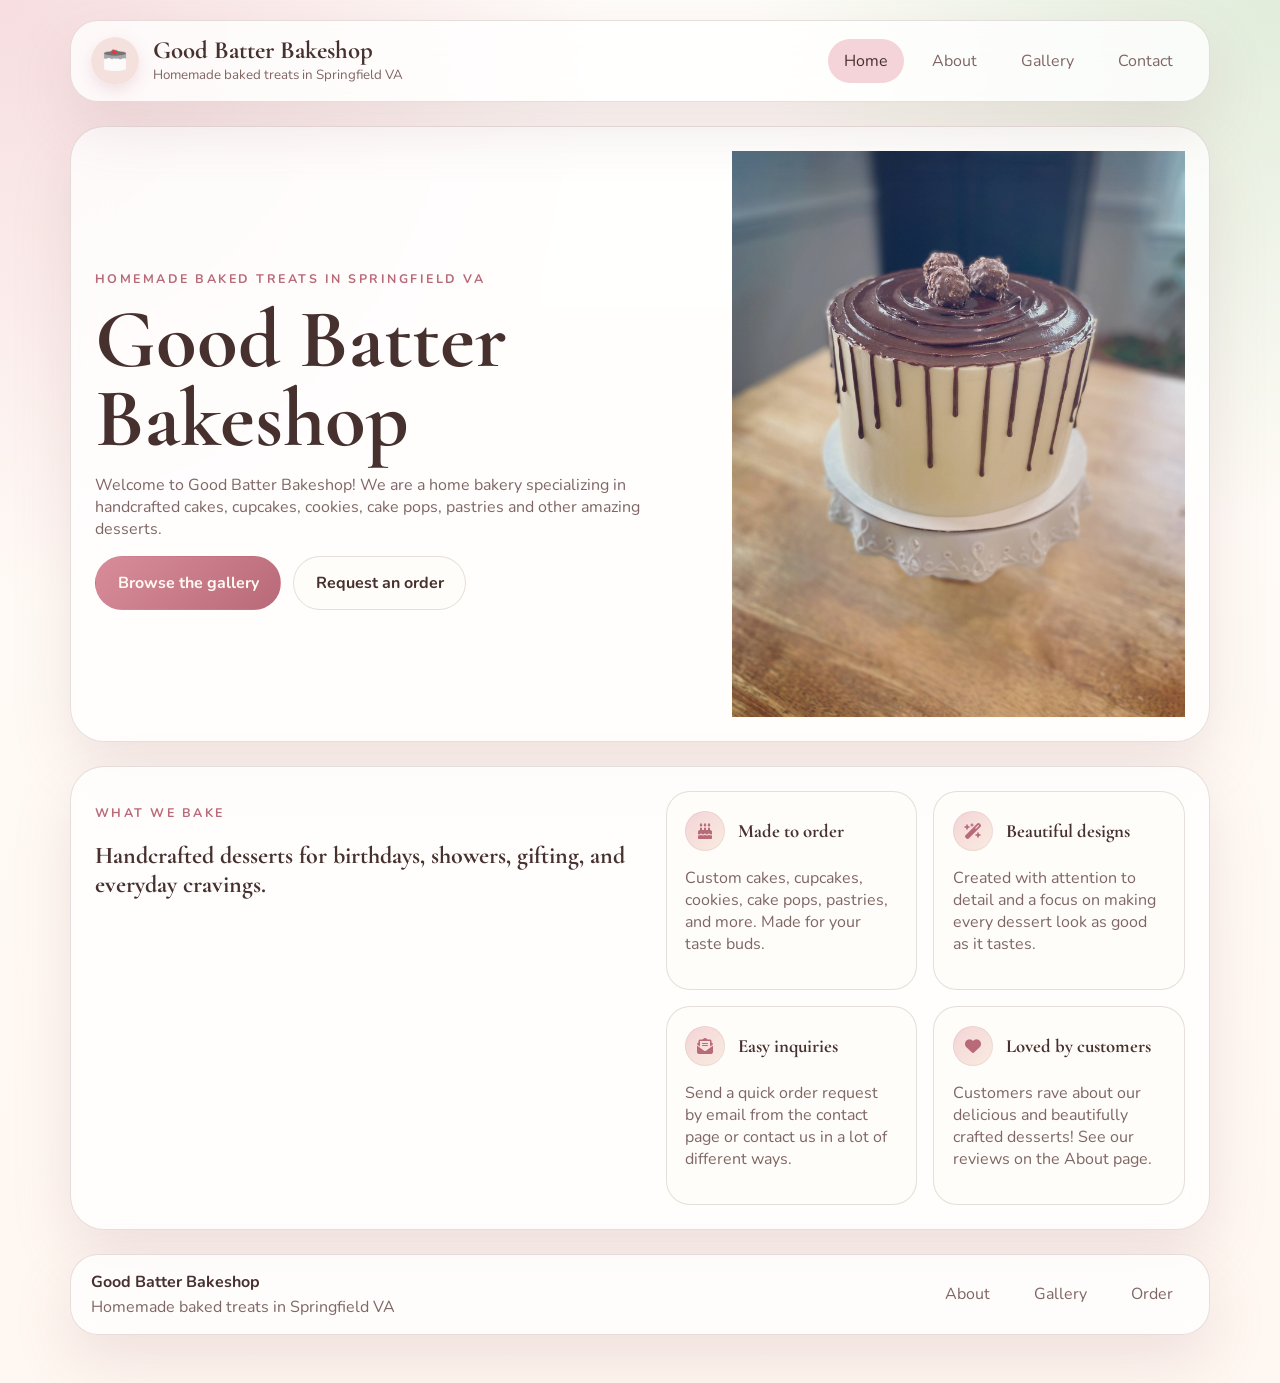
==== index.html @ d7544d71 "Initial website starting point" ====
<!DOCTYPE html>
<html lang="en">
<head>
  <meta charset="UTF-8">
  <meta name="viewport" content="width=device-width, initial-scale=1.0">
  <title>Good Batter Bakeshop</title>
  <meta name="description" content="Good Batter Bakeshop offers handcrafted cakes, cupcakes, cookies, cake pops, pastries, and desserts in Springfield, Virginia.">
  <link rel="preconnect" href="https://fonts.googleapis.com">
  <link rel="preconnect" href="https://fonts.gstatic.com" crossorigin>
  <link href="https://fonts.googleapis.com/css2?family=Cormorant+Garamond:wght@500;600;700&family=Nunito:wght@400;500;700&display=swap" rel="stylesheet">
  <link rel="stylesheet" href="https://cdnjs.cloudflare.com/ajax/libs/font-awesome/6.7.2/css/all.min.css" integrity="sha512-Evv84Mr4kqVGRNSgIGL/F/aIDqQb7xQ2vcrdIwxfjThSH8CSR7PBEakCr51Ck+w+/U6swU2Im1vVX0SVk9ABhg==" crossorigin="anonymous" referrerpolicy="no-referrer">
  <link rel="stylesheet" href="assets/css/styles.css">
</head>
<body data-page="home">
  <div class="site-shell">
    <header class="site-header">
      <a class="brand" href="index.html">
        <img class="brand-logo" src="assets/images/GBB-Circle.png" alt="Good Batter Bakeshop logo">
        <span>
          <strong>Good Batter Bakeshop</strong>
          <small>Homemade baked treats in Springfield VA</small>
        </span>
      </a>
      <nav class="site-nav" aria-label="Primary">
        <a href="index.html">Home</a>
        <a href="about.html">About</a>
        <a href="gallery.html">Gallery</a>
        <a href="contact.html">Contact</a>
      </nav>
      <button class="menu-toggle" type="button" aria-expanded="false" aria-controls="mobile-menu">Menu</button>
    </header>

    <nav class="mobile-nav" id="mobile-menu" aria-label="Mobile">
      <a href="index.html">Home</a>
      <a href="about.html">About</a>
      <a href="gallery.html">Gallery</a>
      <a href="contact.html">Contact</a>
    </nav>

    <main>
      <section class="hero panel">
        <div class="hero-copy">
          <p class="eyebrow">Homemade baked treats in Springfield VA</p>
          <h1>Good Batter Bakeshop</h1>
          <p class="lead">Welcome to Good Batter Bakeshop! We are a home bakery specializing in handcrafted cakes, cupcakes, cookies, cake pops, pastries and other amazing desserts.</p>
          <div class="hero-actions">
            <a class="button button-primary" href="gallery.html">Browse the gallery</a>
            <a class="button button-secondary" href="contact.html">Request an order</a>
          </div>
        </div>
        <div class="hero-image"> <!-- class="hero-card"-->
          <img src="assets/gallery/chocolate-drip-cake.jpg" alt="Elegant decorated cake by Good Batter Bakeshop">
        </div>
      </section>

      <section class="panel intro-grid">
        <article>
          <p class="section-label">What we bake</p>
          <h2>Handcrafted desserts for birthdays, showers, gifting, and everyday cravings.</h2>
        </article>
        <div class="feature-list">
          <div class="feature-item">
            <h3 class="feature-title"><span class="feature-icon" aria-hidden="true"><i class="fa-solid fa-cake-candles"></i></span> <span>Made to order</span></h3>
            <p>Custom cakes, cupcakes, cookies, cake pops, pastries, and more. Made for your taste buds.</p>
          </div>
          <div class="feature-item">
            <h3 class="feature-title"><span class="feature-icon" aria-hidden="true"><i class="fa-solid fa-wand-magic-sparkles"></i></span> <span>Beautiful designs</span></h3>
            <p>Created with attention to detail and a focus on making every dessert look as good as it tastes.</p>
          </div>
          <div class="feature-item">
            <h3 class="feature-title"><span class="feature-icon" aria-hidden="true"><i class="fa-solid fa-envelope-open-text"></i></span> <span>Easy inquiries</span></h3>
            <p>Send a quick order request by email from the contact page or contact us in a lot of different ways.</p>
          </div>

          <div class="feature-item">
            <h3 class="feature-title"><span class="feature-icon" aria-hidden="true"><i class="fa-solid fa-heart"></i></span> <span>Loved by customers</span></h3>
            <p>Customers rave about our delicious and beautifully crafted desserts! See our reviews on the About page.</p>
          </div>
        </div>
      </section>

    </main>

    <footer class="site-footer">
      <div>
        <strong>Good Batter Bakeshop</strong>
        <p>Homemade baked treats in Springfield VA</p>
      </div>
      <div class="footer-links">
        <a href="about.html">About</a>
        <a href="gallery.html">Gallery</a>
        <a href="contact.html">Order</a>
      </div>
    </footer>
  </div>

  <script src="assets/js/site.js" defer></script>
</body>
</html>
---- assets/css/styles.css ----
:root {
  --bg: #fffaf6;
  --bg-soft: rgba(255, 255, 255, 0.78);
  --surface: #fffdf9;
  --surface-strong: #fff3ee;
  --text: #47312f;
  --muted: #7f6664;
  --line: rgba(117, 81, 77, 0.18);
  --accent: #d88c9a;
  --accent-strong: #b96a79;
  --accent-soft: #f4d4d8;
  --accent-contrast: #fff9f4;
  --shadow: 0 24px 60px rgba(157, 106, 112, 0.16);
  --gradient: radial-gradient(circle at top left, rgba(246, 218, 221, 0.9), transparent 32%),
    radial-gradient(circle at top right, rgba(220, 234, 214, 0.85), transparent 28%),
    linear-gradient(180deg, #fffdf9 0%, #fff7f1 100%);
}

* {
  box-sizing: border-box;
}

html {
  scroll-behavior: smooth;
}

body {
  margin: 0;
  font-family: "Nunito", sans-serif;
  color: var(--text);
  background: var(--gradient);
  min-height: 100vh;
}

body::before {
  content: "";
  position: fixed;
  inset: 0;
  background-image: linear-gradient(rgba(255, 255, 255, 0.1) 1px, transparent 1px),
    linear-gradient(90deg, rgba(255, 255, 255, 0.08) 1px, transparent 1px);
  background-size: 80px 80px;
  opacity: 0.12;
  pointer-events: none;
}

img {
  display: block;
  max-width: 100%;
}

a {
  color: inherit;
  text-decoration: none;
}

button,
input,
select,
textarea {
  font: inherit;
}

.site-shell {
  width: min(1140px, calc(100% - 2rem));
  margin: 0 auto;
  padding: 1.25rem 0 3rem;
}

.site-header,
.site-footer,
.panel,
.mobile-nav {
  backdrop-filter: blur(18px);
  -webkit-backdrop-filter: blur(18px);
}

.site-header,
.site-footer {
  display: flex;
  align-items: center;
  justify-content: space-between;
  gap: 1rem;
  background: var(--bg-soft);
  border: 1px solid var(--line);
  border-radius: 28px;
  padding: 1rem 1.25rem;
  box-shadow: var(--shadow);
}

.site-header {
  position: sticky;
  top: 1rem;
  z-index: 10;
}

.brand {
  display: flex;
  align-items: center;
  gap: 0.85rem;
}

.brand strong,
h1,
h2,
h3 {
  font-family: "Cormorant Garamond", serif;
}

.brand strong {
  display: block;
  font-size: 1.55rem;
  line-height: 1;
}

.brand small {
  display: block;
  margin-top: 0.15rem;
  color: var(--muted);
}

.brand-logo {
  width: 3rem;
  height: 3rem;
  border-radius: 50%;
  object-fit: cover;
  box-shadow: 0 6px 16px rgba(185, 106, 121, 0.18);
}

.site-nav,
.footer-links,
.hero-actions {
  display: flex;
  align-items: center;
  gap: 0.75rem;
  flex-wrap: wrap;
}

.site-nav a,
.mobile-nav a,
.footer-links a {
  border-radius: 999px;
  transition: transform 160ms ease, background-color 160ms ease, color 160ms ease, border-color 160ms ease;
}

.site-nav a,
.mobile-nav a,
.footer-links a {
  padding: 0.7rem 1rem;
  color: var(--muted);
}

.site-nav a:hover,
.site-nav a[aria-current="page"],
.mobile-nav a:hover,
.mobile-nav a[aria-current="page"],
.footer-links a:hover {
  background: var(--accent-soft);
  color: var(--text);
}

.menu-toggle,
.button,
.thumb-button {
  border: 1px solid transparent;
  cursor: pointer;
}

.menu-toggle {
  display: none;
  background: var(--surface-strong);
  color: var(--text);
  padding: 0.75rem 1rem;
  border-radius: 999px;
}

.mobile-nav {
  display: none;
  margin-top: 0.9rem;
  background: var(--bg-soft);
  border: 1px solid var(--line);
  border-radius: 24px;
  padding: 0.85rem;
  box-shadow: var(--shadow);
}

main {
  display: grid;
  gap: 1.5rem;
  margin: 1.5rem 0;
}

.panel {
  background: var(--bg-soft);
  border: 1px solid var(--line);
  border-radius: 34px;
  box-shadow: var(--shadow);
  padding: 1.5rem;
}

.hero,
.intro-grid,
.about-layout,
.contact-layout,
.gallery-layout {
  display: grid;
  gap: 1.5rem;
}

.hero,
.about-layout {
  grid-template-columns: 1.15fr 0.85fr;
  align-items: center;
}

.hero h1,
.page-hero h1 {
  margin: 0 0 0.75rem;
  font-size: clamp(3rem, 7vw, 5.2rem);
  line-height: 0.95;
}

.lead,
.page-hero p,
.about-copy p,
.review-card p,
.contact-card,
.feature-item p,
.featured-caption p {
  color: var(--muted);
}

.eyebrow,
.section-label {
  text-transform: uppercase;
  letter-spacing: 0.2em;
  font-size: 0.78rem;
  font-weight: 700;
  color: var(--accent-strong);
}

.hero-card,
.about-photo,
.contact-placeholder,
.featured-image-wrap {
  position: relative;
  overflow: hidden;
  border-radius: 28px;
  background: linear-gradient(180deg, var(--surface) 0%, var(--surface-strong) 100%);
  border: 1px solid var(--line);
}

.hero-card img,
.about-photo img,
.contact-placeholder img,
.showcase-card img {
  width: 100%;
  height: 100%;
  object-fit: cover;
}

.hero-card {
  min-height: 480px;
}

.hero-overlay-card,
.about-photo-caption {
  position: absolute;
  left: 1.2rem;
  right: 1.2rem;
  bottom: 1.2rem;
  display: grid;
  grid-template-columns: auto 1fr;
  gap: 0.85rem;
  align-items: center;
  background: rgba(255, 253, 249, 0.88);
  border: 1px solid rgba(117, 81, 77, 0.12);
  border-radius: 22px;
  padding: 0.9rem 1rem;
  backdrop-filter: blur(14px);
  -webkit-backdrop-filter: blur(14px);
}

.hero-overlay-card img {
  width: 3.25rem;
  height: 3.25rem;
  border-radius: 50%;
  object-fit: cover;
}

.hero-overlay-card p,
.about-photo-caption p {
  margin: 0.2rem 0 0;
  color: var(--muted);
}

.button {
  display: inline-flex;
  align-items: center;
  justify-content: center;
  gap: 0.5rem;
  border-radius: 999px;
  padding: 0.95rem 1.35rem;
  font-weight: 700;
}

.button:hover,
.thumb-button:hover {
  transform: translateY(-1px);
}

.button-primary {
  background: linear-gradient(135deg, var(--accent) 0%, var(--accent-strong) 100%);
  color: var(--accent-contrast);
}

.button-secondary,
.thumb-card {
  background: var(--surface);
  border-color: var(--line);
  color: var(--text);
}

.intro-grid,
.contact-layout {
  grid-template-columns: 1fr 0.95fr;
}

.feature-list,
.reviews-grid,
.gallery-thumbs,
.showcase-grid {
  display: grid;
  gap: 1rem;
}

.feature-list,
.showcase-grid {
  grid-template-columns: repeat(2, minmax(0, 1fr));
}

.feature-item,
.review-card {
  padding: 1.15rem;
  border-radius: 24px;
  background: var(--surface);
  border: 1px solid var(--line);
}

.feature-title {
  display: flex;
  align-items: center;
  gap: 0.8rem;
  margin: 0 0 0.65rem;
}

.feature-icon {
  width: 2.5rem;
  height: 2.5rem;
  flex: 0 0 2.5rem;
  display: inline-grid;
  place-items: center;
  border-radius: 50%;
  background: linear-gradient(135deg, var(--accent-soft) 0%, #f9ece0 100%);
  color: var(--accent-strong);
  box-shadow: inset 0 0 0 1px rgba(117, 81, 77, 0.08);
}

.feature-icon i {
  font-size: 1rem;
}

.section-heading {
  margin-bottom: 1rem;
}

.showcase-card {
  overflow: hidden;
  border-radius: 24px;
  border: 1px solid var(--line);
  background: var(--surface);
}

.showcase-card img {
  aspect-ratio: 4 / 3;
}

.showcase-card div {
  padding: 1rem;
}

.showcase-card p {
  margin: 0.35rem 0 0;
  color: var(--muted);
}

.reviews-grid {
  grid-template-columns: repeat(4, minmax(0, 1fr));
}

.page-hero {
  text-align: center;
  padding-block: 2rem;
}

.about-photo {
  display: grid;
  place-items: center;
  min-height: 540px;
  padding: 2rem;
  background:
    radial-gradient(circle at top left, rgba(246, 218, 221, 0.96), transparent 38%),
    radial-gradient(circle at bottom right, rgba(215, 230, 208, 0.94), transparent 32%),
    linear-gradient(180deg, #fffdfb 0%, #fff4ef 100%);
}

.about-photo img {
  width: min(100%, 320px);
  height: auto;
  aspect-ratio: 1 / 1;
  object-fit: contain;
}

.about-photo-caption {
  position: static;
  max-width: 360px;
}

.gallery-layout {
  grid-template-columns: 1.22fr 0.78fr;
}

.featured-image-wrap {
  display: grid;
  grid-template-rows: minmax(0, 1fr) auto;
}

.featured-image-wrap img {
  width: 100%;
  aspect-ratio: 1 / 1;
  object-fit: contain;
  background: linear-gradient(180deg, var(--surface) 0%, var(--surface-strong) 100%);
  padding: 0.8rem 0.8rem 0;
}

.featured-caption {
  padding: 0.65rem 1rem 0.9rem;
}

.featured-caption strong {
  font-size: 1.35rem;
}

.featured-caption p {
  margin: 0.25rem 0 0;
  font-size: 0.94rem;
  line-height: 1.35;
}

.gallery-thumbs {
  grid-template-columns: repeat(2, minmax(0, 1fr));
  align-content: start;
}

.thumb-button {
  padding: 0;
  background: transparent;
  border: 0;
  text-align: left;
  cursor: pointer;
}

.thumb-card {
  overflow: hidden;
  border-radius: 24px;
  border: 1px solid var(--line);
  background: var(--surface);
  transition: transform 180ms ease, border-color 180ms ease;
}

.thumb-button[aria-pressed="true"] .thumb-card,
.thumb-button:hover .thumb-card {
  transform: translateY(-2px);
  border-color: var(--accent);
}

.thumb-card img {
  width: 100%;
  aspect-ratio: 1 / 1;
  object-fit: cover;
}

.thumb-card strong,
.thumb-card span {
  display: block;
  padding: 0 1rem;
}

.thumb-card strong {
  padding-top: 0.9rem;
  font-size: 1.2rem;
}

.thumb-card span {
  padding-bottom: 1rem;
  color: var(--muted);
  font-size: 0.92rem;
}

.form-grid {
  display: grid;
  gap: 1rem;
  grid-template-columns: repeat(2, minmax(0, 1fr));
}

.contact-form {
  display: grid;
  gap: 1rem;
}

label {
  display: grid;
  gap: 0.45rem;
  font-weight: 700;
}

input,
select,
textarea {
  width: 100%;
  border-radius: 18px;
  border: 1px solid var(--line);
  background: var(--surface);
  color: var(--text);
  padding: 0.9rem 1rem;
}

input::placeholder,
textarea::placeholder {
  color: color-mix(in srgb, var(--muted) 78%, transparent);
}

.contact-card {
  display: grid;
  gap: 1.2rem;
  align-content: start;
}

.contact-list {
  list-style: none;
  padding: 0;
  margin: 0;
  display: grid;
  gap: 0.8rem;
}

.social-link {
  display: inline-flex;
  align-items: center;
  gap: 0.7rem;
  color: var(--text);
}

.social-icon {
  width: 2.4rem;
  height: 2.4rem;
  display: inline-grid;
  place-items: center;
  border-radius: 50%;
  background: var(--accent-soft);
}

.social-icon svg {
  width: 1.15rem;
  height: 1.15rem;
  fill: none;
  stroke: var(--accent-strong);
  stroke-width: 1.8;
  stroke-linecap: round;
  stroke-linejoin: round;
}

.social-link svg path {
  fill: var(--accent-strong);
  stroke: none;
}

.form-note {
  font-size: 0.92rem;
  color: var(--muted);
  margin: 0;
}

.form-status {
  min-height: 1.4rem;
  margin: 0;
  font-weight: 700;
  color: var(--accent-strong);
}

.button:disabled {
  opacity: 0.72;
  cursor: wait;
}

.site-footer p {
  margin: 0.2rem 0 0;
  color: var(--muted);
}

.is-hidden {
  display: none;
}

@media (max-width: 960px) {
  .hero,
  .about-layout,
  .intro-grid,
  .contact-layout,
  .gallery-layout,
  .reviews-grid {
    grid-template-columns: 1fr;
  }

  .feature-list,
  .showcase-grid,
  .gallery-thumbs,
  .form-grid {
    grid-template-columns: 1fr;
  }
}

@media (max-width: 760px) {
  .site-header,
  .site-footer {
    flex-wrap: wrap;
  }

  .site-nav {
    display: none;
  }

  .menu-toggle {
    display: inline-flex;
  }

  .mobile-nav.is-open {
    display: grid;
  }
}
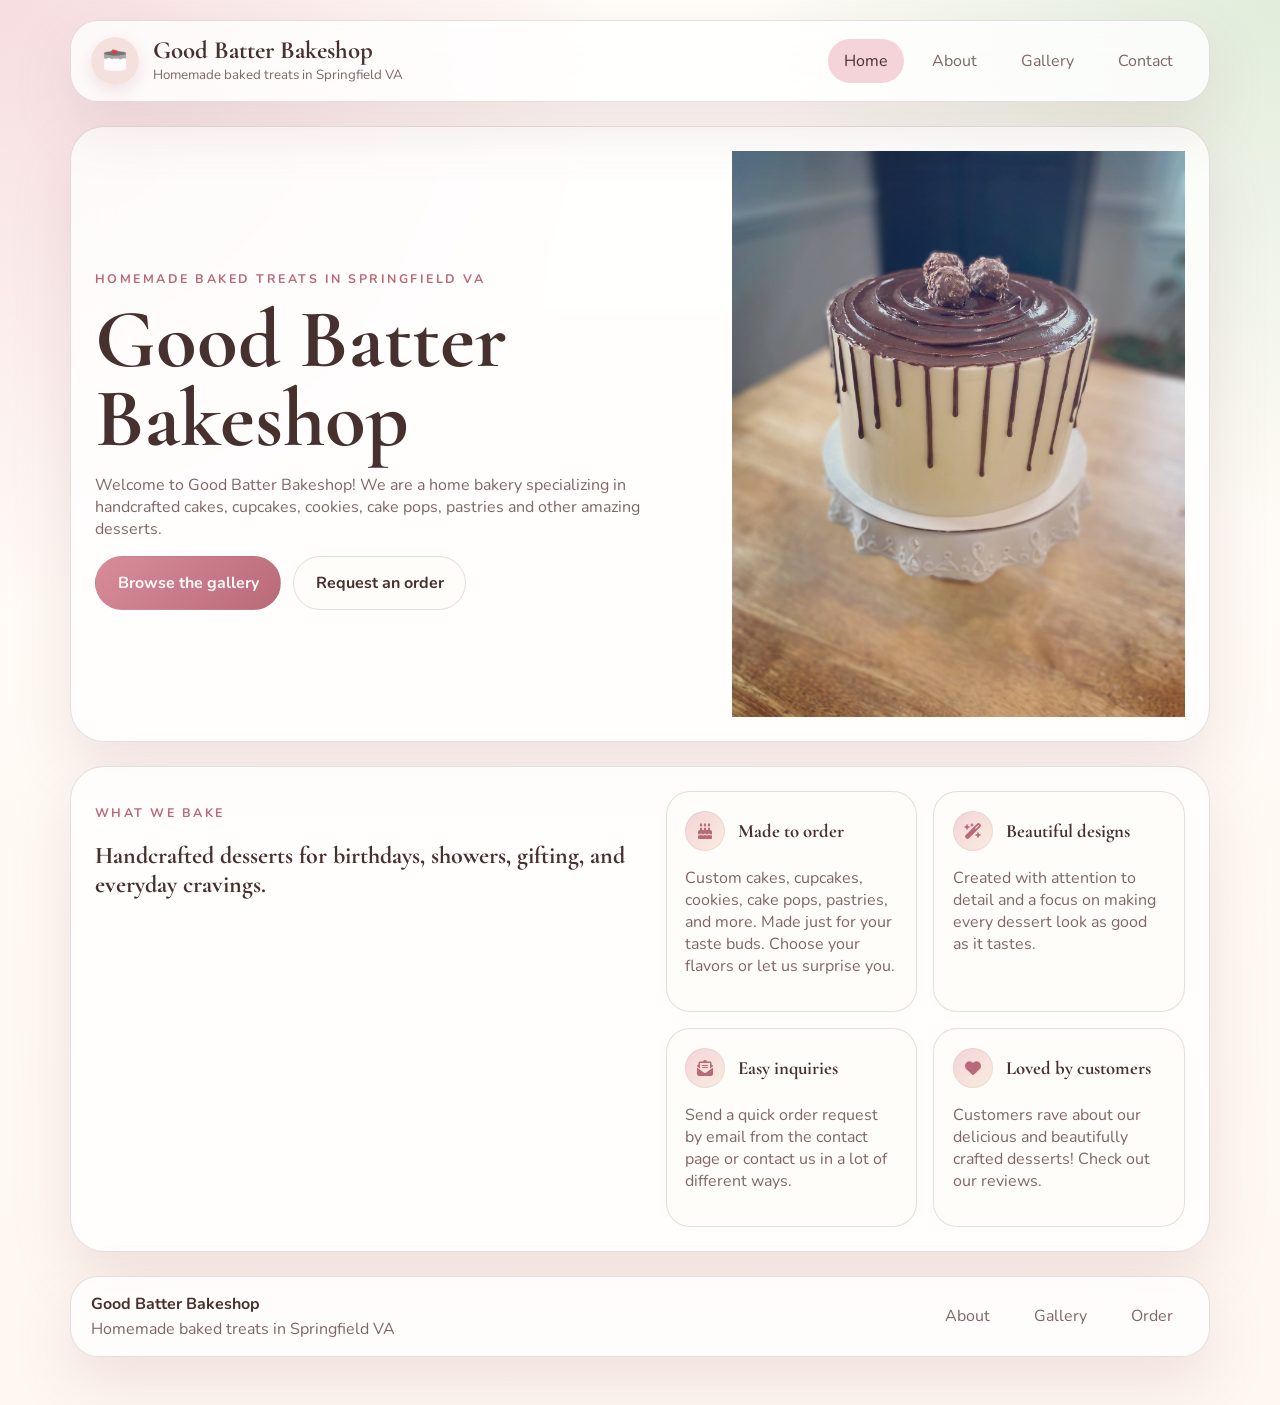
==== commit 27986629: "small copy updates" ====
--- a/index.html
+++ b/index.html
@@ -5,6 +5,7 @@
   <meta name="viewport" content="width=device-width, initial-scale=1.0">
   <title>Good Batter Bakeshop</title>
   <meta name="description" content="Good Batter Bakeshop offers handcrafted cakes, cupcakes, cookies, cake pops, pastries, and desserts in Springfield, Virginia.">
+  <link rel="icon" href="assets/images/GBB-Circle.ico" type="image/x-icon">
   <link rel="preconnect" href="https://fonts.googleapis.com">
   <link rel="preconnect" href="https://fonts.gstatic.com" crossorigin>
   <link href="https://fonts.googleapis.com/css2?family=Cormorant+Garamond:wght@500;600;700&family=Nunito:wght@400;500;700&display=swap" rel="stylesheet">
@@ -61,7 +62,7 @@
         <div class="feature-list">
           <div class="feature-item">
             <h3 class="feature-title"><span class="feature-icon" aria-hidden="true"><i class="fa-solid fa-cake-candles"></i></span> <span>Made to order</span></h3>
-            <p>Custom cakes, cupcakes, cookies, cake pops, pastries, and more. Made for your taste buds.</p>
+            <p>Custom cakes, cupcakes, cookies, cake pops, pastries, and more. Made just for your taste buds. Choose your flavors or let us surprise you.</p>
           </div>
           <div class="feature-item">
             <h3 class="feature-title"><span class="feature-icon" aria-hidden="true"><i class="fa-solid fa-wand-magic-sparkles"></i></span> <span>Beautiful designs</span></h3>
@@ -74,7 +75,7 @@
 
           <div class="feature-item">
             <h3 class="feature-title"><span class="feature-icon" aria-hidden="true"><i class="fa-solid fa-heart"></i></span> <span>Loved by customers</span></h3>
-            <p>Customers rave about our delicious and beautifully crafted desserts! See our reviews on the About page.</p>
+            <p>Customers rave about our delicious and beautifully crafted desserts! Check out our <a href="about.html#reviews">reviews</a>.</p>
           </div>
         </div>
       </section>
--- a/assets/css/styles.css
+++ b/assets/css/styles.css
@@ -459,6 +459,11 @@
 .gallery-thumbs {
   grid-template-columns: repeat(2, minmax(0, 1fr));
   align-content: start;
+  height: min(75vh, 720px);
+  overflow-y: auto;
+  padding-right: 0.35rem;
+  scrollbar-gutter: stable;
+  overscroll-behavior: contain;
 }
 
 .thumb-button {
@@ -627,6 +632,12 @@
   .form-grid {
     grid-template-columns: 1fr;
   }
+
+  .gallery-thumbs {
+    height: auto;
+    overflow: visible;
+    padding-right: 0;
+  }
 }
 
 @media (max-width: 760px) {
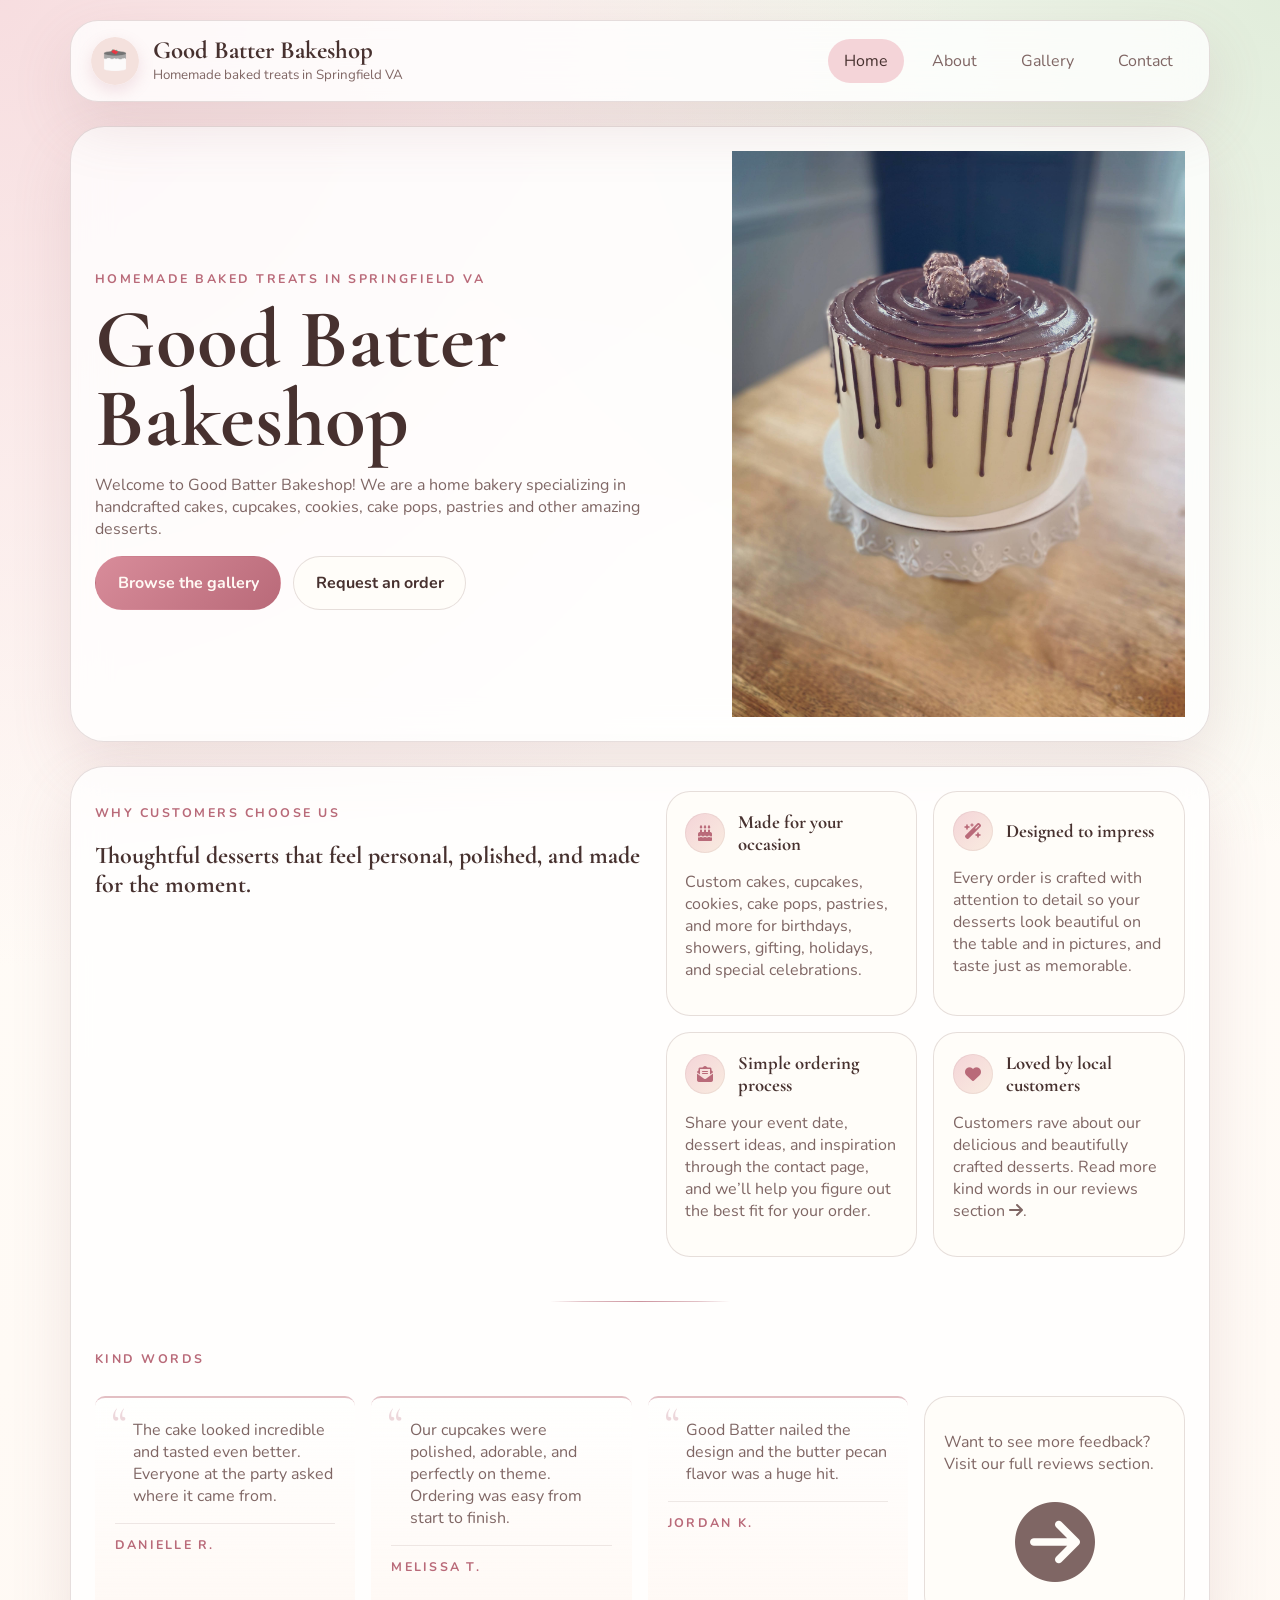
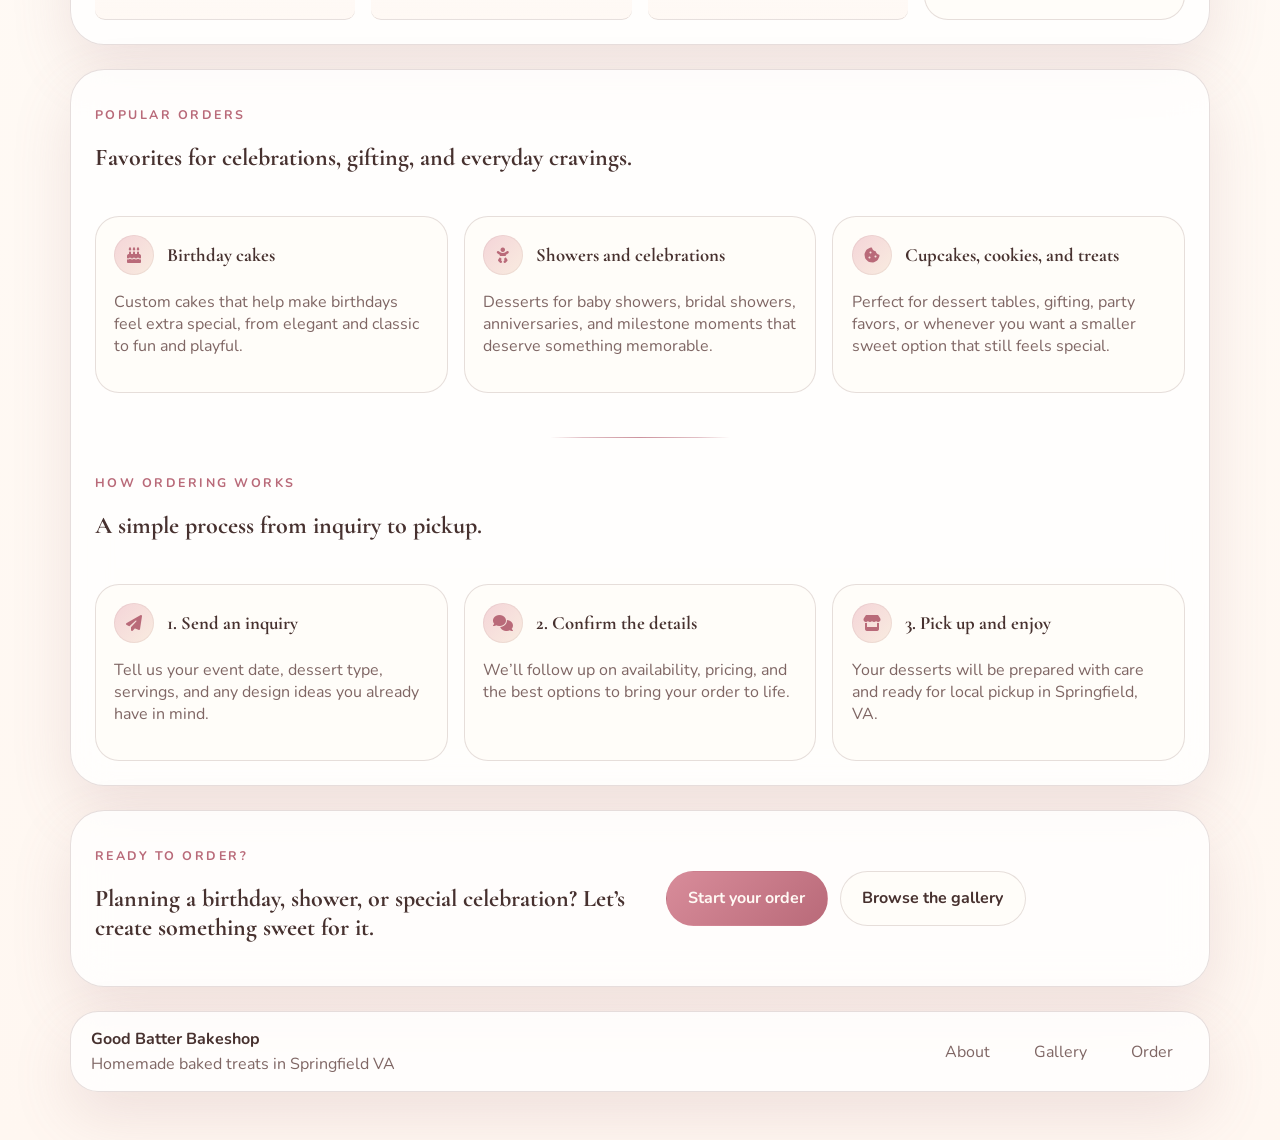
==== commit ec9d2025: "Updated homepage to drive more traffic" ====
--- a/index.html
+++ b/index.html
@@ -54,29 +54,107 @@
         </div>
       </section>
 
-      <section class="panel intro-grid">
+      <section class="panel intro-grid home-proof">
         <article>
-          <p class="section-label">What we bake</p>
-          <h2>Handcrafted desserts for birthdays, showers, gifting, and everyday cravings.</h2>
+          <p class="section-label">Why customers choose us</p>
+          <h2>Thoughtful desserts that feel personal, polished, and made for the moment.</h2>
         </article>
         <div class="feature-list">
           <div class="feature-item">
-            <h3 class="feature-title"><span class="feature-icon" aria-hidden="true"><i class="fa-solid fa-cake-candles"></i></span> <span>Made to order</span></h3>
-            <p>Custom cakes, cupcakes, cookies, cake pops, pastries, and more. Made just for your taste buds. Choose your flavors or let us surprise you.</p>
+            <h3 class="feature-title"><span class="feature-icon" aria-hidden="true"><i class="fa-solid fa-cake-candles"></i></span> <span>Made for your occasion</span></h3>
+            <p>Custom cakes, cupcakes, cookies, cake pops, pastries, and more for birthdays, showers, gifting, holidays, and special celebrations.</p>
           </div>
           <div class="feature-item">
-            <h3 class="feature-title"><span class="feature-icon" aria-hidden="true"><i class="fa-solid fa-wand-magic-sparkles"></i></span> <span>Beautiful designs</span></h3>
-            <p>Created with attention to detail and a focus on making every dessert look as good as it tastes.</p>
+            <h3 class="feature-title"><span class="feature-icon" aria-hidden="true"><i class="fa-solid fa-wand-magic-sparkles"></i></span> <span>Designed to impress</span></h3>
+            <p>Every order is crafted with attention to detail so your desserts look beautiful on the table and in pictures, and taste just as memorable.</p>
           </div>
           <div class="feature-item">
-            <h3 class="feature-title"><span class="feature-icon" aria-hidden="true"><i class="fa-solid fa-envelope-open-text"></i></span> <span>Easy inquiries</span></h3>
-            <p>Send a quick order request by email from the contact page or contact us in a lot of different ways.</p>
+            <h3 class="feature-title"><span class="feature-icon" aria-hidden="true"><i class="fa-solid fa-envelope-open-text"></i></span> <span>Simple ordering process</span></h3>
+            <p>Share your event date, dessert ideas, and inspiration through the contact page, and we’ll help you figure out the best fit for your order.</p>
           </div>
+          <div class="feature-item">
+            <h3 class="feature-title"><span class="feature-icon" aria-hidden="true"><i class="fa-solid fa-heart"></i></span> <span>Loved by local customers</span></h3>
+            <p>Customers rave about our delicious and beautifully crafted desserts. <a href="about.html#reviews">Read more kind words in our reviews section <i class="fa-solid fa-arrow-right"></i></a>.</p>
+          </div>
+        </div>
 
+        <div class="section-divider" aria-hidden="true"></div>
+
+        <div class="kind-words">
+          <article>
+            <p class="section-label">Kind words</p>
+          </article>
+          <div class="reviews-grid">
+            <article class="review-card">
+              <p>The cake looked incredible and tasted even better. Everyone at the party asked where it came from.</p>
+              <strong>Danielle R.</strong>
+            </article>
+            <article class="review-card">
+              <p>Our cupcakes were polished, adorable, and perfectly on theme. Ordering was easy from start to finish.</p>
+              <strong>Melissa T.</strong>
+            </article>
+            <article class="review-card">
+              <p>Good Batter nailed the design and the butter pecan flavor was a huge hit.</p>
+              <strong>Jordan K.</strong>
+            </article>
+            <article class="feature-item">
+              <p>Want to see more feedback? Visit our <a href="about.html#reviews">full reviews section</a>.</p>
+              <p class="next-page"><a href="about.html#reviews"><i class="fa-solid fa-arrow-circle-right"></i></a> </p>
+            </article>
+          </div>
+        </div>
+      </section>
+
+      <section class="panel intro-grid grid-horizontal-list home-proof">
+        <article>
+          <p class="section-label">Popular orders</p>
+          <h2>Favorites for celebrations, gifting, and everyday cravings.</h2>
+        </article>
+        <div class="feature-list">
           <div class="feature-item">
-            <h3 class="feature-title"><span class="feature-icon" aria-hidden="true"><i class="fa-solid fa-heart"></i></span> <span>Loved by customers</span></h3>
-            <p>Customers rave about our delicious and beautifully crafted desserts! Check out our <a href="about.html#reviews">reviews</a>.</p>
+            <h3 class="feature-title"><span class="feature-icon" aria-hidden="true"><i class="fa-solid fa-cake-candles"></i></span> <span>Birthday cakes</span></h3>
+            <p>Custom cakes that help make birthdays feel extra special, from elegant and classic to fun and playful.</p>
           </div>
+          <div class="feature-item">
+            <h3 class="feature-title"><span class="feature-icon" aria-hidden="true"><i class="fa-solid fa-baby"></i></span> <span>Showers and celebrations</span></h3>
+            <p>Desserts for baby showers, bridal showers, anniversaries, and milestone moments that deserve something memorable.</p>
+          </div>
+          <div class="feature-item">
+            <h3 class="feature-title"><span class="feature-icon" aria-hidden="true"><i class="fa-solid fa-cookie-bite"></i></span> <span>Cupcakes, cookies, and treats</span></h3>
+            <p>Perfect for dessert tables, gifting, party favors, or whenever you want a smaller sweet option that still feels special.</p>
+          </div>
+        </div>
+
+        <div class="section-divider" aria-hidden="true"></div>
+
+        <article>
+          <p class="section-label">How ordering works</p>
+          <h2>A simple process from inquiry to pickup.</h2>
+        </article>
+        <div class="feature-list">
+          <div class="feature-item">
+            <h3 class="feature-title"><span class="feature-icon" aria-hidden="true"><i class="fa-solid fa-paper-plane"></i></span> <span>1. Send an inquiry</span></h3>
+            <p>Tell us your event date, dessert type, servings, and any design ideas you already have in mind.</p>
+          </div>
+          <div class="feature-item">
+            <h3 class="feature-title"><span class="feature-icon" aria-hidden="true"><i class="fa-solid fa-comments"></i></span> <span>2. Confirm the details</span></h3>
+            <p>We’ll follow up on availability, pricing, and the best options to bring your order to life.</p>
+          </div>
+          <div class="feature-item">
+            <h3 class="feature-title"><span class="feature-icon" aria-hidden="true"><i class="fa-solid fa-store"></i></span> <span>3. Pick up and enjoy</span></h3>
+            <p>Your desserts will be prepared with care and ready for local pickup in Springfield, VA.</p>
+          </div>
+        </div>
+      </section>
+
+      <section class="panel intro-grid">
+        <article>
+          <p class="section-label">Ready to order?</p>
+          <h2>Planning a birthday, shower, or special celebration? Let’s create something sweet for it.</h2>
+        </article>
+        <div class="hero-actions">
+          <a class="button button-primary" href="contact.html">Start your order</a>
+          <a class="button button-secondary" href="gallery.html">Browse the gallery</a>
         </div>
       </section>
 
--- a/assets/css/styles.css
+++ b/assets/css/styles.css
@@ -24,6 +24,10 @@
   scroll-behavior: smooth;
 }
 
+#reviews {
+  scroll-margin-top: 6rem;
+}
+
 body {
   margin: 0;
   font-family: "Nunito", sans-serif;
@@ -229,6 +233,14 @@
   color: var(--muted);
 }
 
+.about-copy p {
+  font-family: "Merriweather", serif;
+  font-size: clamp(1rem, 0.45vw + 0.95rem, 1.18rem);
+  font-weight: 400;
+  line-height: 1.45;
+  letter-spacing: 0.01em;
+}
+
 .eyebrow,
 .section-label {
   text-transform: uppercase;
@@ -338,12 +350,29 @@
   grid-template-columns: repeat(2, minmax(0, 1fr));
 }
 
+.grid-horizontal-list .feature-list {
+  grid-column: 1 / -1;
+  grid-template-columns: repeat(3, minmax(0, 1fr));
+}
+
 .feature-item,
 .review-card {
   padding: 1.15rem;
+  background: var(--surface);
+}
+
+.feature-item {
   border-radius: 24px;
-  background: var(--surface);
   border: 1px solid var(--line);
+}
+
+.feature-item .next-page {
+  display: flex;
+  justify-content: center;
+  align-items: center;
+  margin: 0.75rem 0 0;
+  text-align: center;
+  font-size: 5em;
 }
 
 .feature-title {
@@ -397,6 +426,59 @@
   grid-template-columns: repeat(4, minmax(0, 1fr));
 }
 
+.home-proof .section-divider {
+  grid-column: 1 / -1;
+  width: min(180px, 100%);
+  height: 1px;
+  margin: 1.25rem auto 0;
+  background: linear-gradient(90deg, transparent 0%, rgba(185, 106, 121, 0.42) 18%, rgba(185, 106, 121, 0.72) 50%, rgba(185, 106, 121, 0.42) 82%, transparent 100%);
+}
+
+.home-proof .kind-words {
+  grid-column: 1 / -1;
+  display: grid;
+  gap: 1rem;
+  padding-top: 0.75rem;
+}
+
+.review-card {
+  position: relative;
+  padding: 1.35rem 1.25rem 1rem;
+  border-radius: 10px;
+  border-top: 2px solid rgba(185, 106, 121, 0.4);
+  border-bottom: 1px solid var(--line);
+  background: linear-gradient(180deg, rgba(255, 255, 255, 0.55) 0%, rgba(255, 248, 243, 0.88) 100%);
+  box-shadow: none;
+}
+
+.review-card::before {
+  content: "\201C";
+  position: absolute;
+  top: 0.15rem;
+  left: 1rem;
+  font-family: "Cormorant Garamond", serif;
+  font-size: 3rem;
+  line-height: 1;
+  color: rgba(185, 106, 121, 0.26);
+  pointer-events: none;
+}
+
+.review-card p {
+  margin: 0;
+  padding-left: 1.15rem;
+}
+
+.review-card strong {
+  display: block;
+  margin-top: 0.95rem;
+  padding-top: 0.8rem;
+  border-top: 1px solid rgba(117, 81, 77, 0.12);
+  font-size: 0.78rem;
+  letter-spacing: 0.18em;
+  text-transform: uppercase;
+  color: var(--accent-strong);
+}
+
 .page-hero {
   text-align: center;
   padding-block: 2rem;
